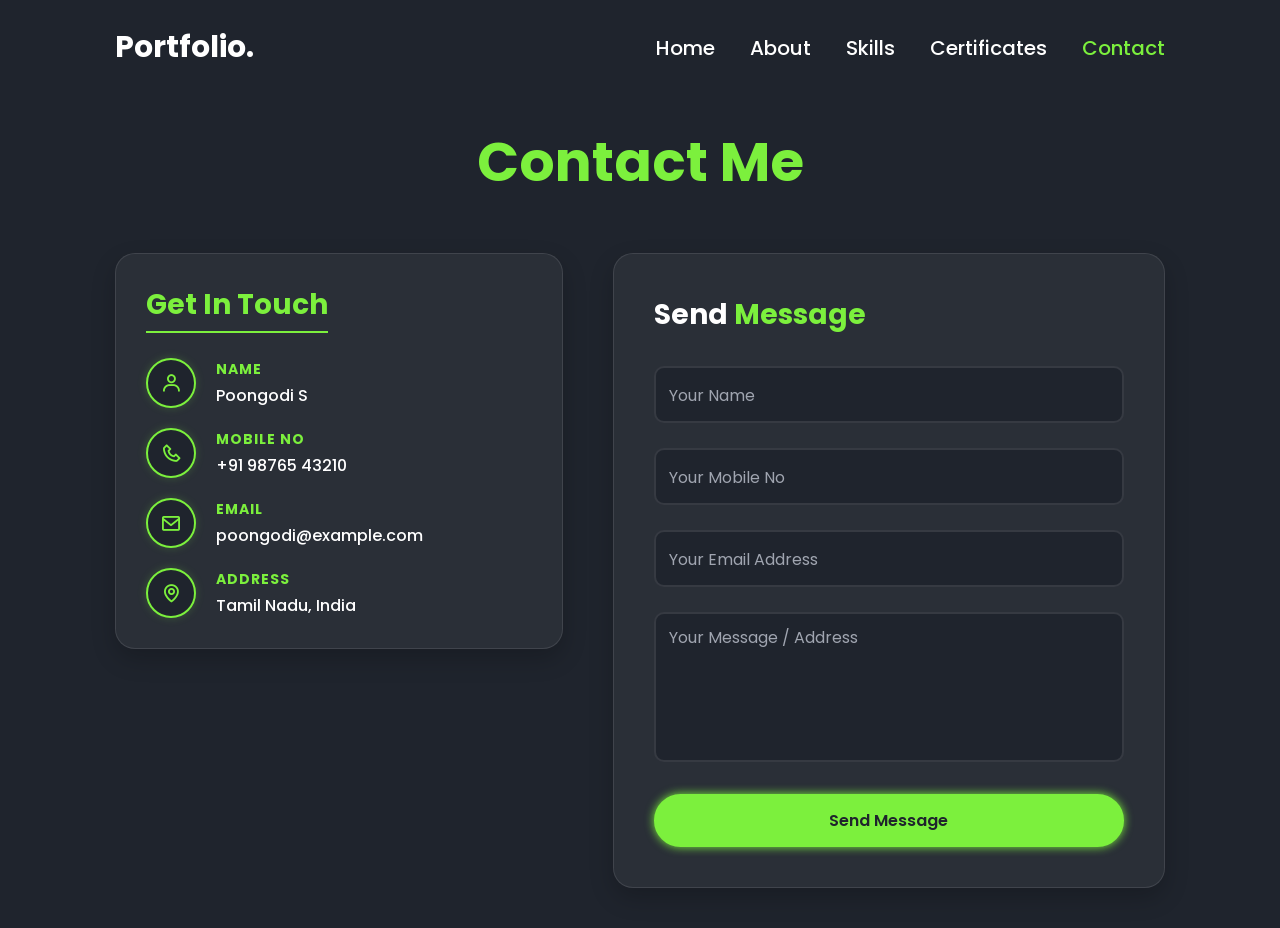
==== contact.html @ 741b4c12 "File upload" ====
<!DOCTYPE html>
<html lang="en">
<head>
    <meta charset="UTF-8">
    <meta name="viewport" content="width=device-width, initial-scale=1.0">
    <title>Contact Me - Personal Portfolio website</title>
    <link href='https://unpkg.com/boxicons@2.1.4/css/boxicons.min.css' rel='stylesheet'>
    <link rel="stylesheet" href="style.css?v=2">
    <link rel="stylesheet" href="contact.css?v=1">
</head>
<body>
    
    <nav class="navbar">
        <a href="index.html" class="logo">Portfolio.</a>
        <ul>
            <li><a href="index.html">Home</a></li>
            <li><a href="about.html">About</a></li>
            <li><a href="skills.html">Skills</a></li>
            <li><a href="certificates.html">Certificates</a></li>
            <li class="active"><a href="contact.html">Contact</a></li>
        </ul>
    </nav>

    <div class="bars-animation">
        <div class="bar" style="--i:6;"></div>
        <div class="bar" style="--i:5;"></div>
        <div class="bar" style="--i:4;"></div>
        <div class="bar" style="--i:3;"></div>
        <div class="bar" style="--i:2;"></div>
        <div class="bar" style="--i:1;"></div>
    </div>

    <section class="contact-section">
        <h1 class="contact-title">Contact Me</h1>
        
        <div class="contact-container">
            
            <!-- Contact Info Card (NAME, MOBILE NO, EMAIL, ADDRESS) -->
            <div class="contact-info">
                <div class="contact-card-box">
                    <h2>Get In Touch</h2>
                    <div class="contact-details">
                        
                        <!-- Name -->
                        <div class="contact-detail-item">
                            <i class='bx bx-user'></i>
                            <div class="contact-detail-text">
                                <h3>Name</h3>
                                <p>Poongodi S</p>
                            </div>
                        </div>
                        
                        <!-- Mobile No -->
                        <div class="contact-detail-item">
                            <i class='bx bx-phone'></i>
                            <div class="contact-detail-text">
                                <h3>Mobile No</h3>
                                <p>+91 98765 43210</p>
                            </div>
                        </div>
                        
                        <!-- Email -->
                        <div class="contact-detail-item">
                            <i class='bx bx-envelope'></i>
                            <div class="contact-detail-text">
                                <h3>Email</h3>
                                <p>poongodi@example.com</p>
                            </div>
                        </div>
                        
                        <!-- Address -->
                        <div class="contact-detail-item">
                            <i class='bx bx-map'></i>
                            <div class="contact-detail-text">
                                <h3>Address</h3>
                                <p>Tamil Nadu, India</p>
                            </div>
                        </div>
                        
                    </div>
                </div>
            </div>

            <!-- Interactive Contact Form -->
            <div class="contact-form-box">
                <h2>Send <span>Message</span></h2>
                <form action="#" onsubmit="event.preventDefault(); alert('Message sent successfully!');">
                    
                    <div class="form-group">
                        <input type="text" class="form-control" id="name" placeholder=" " required>
                        <label for="name">Your Name</label>
                    </div>
                    
                    <div class="form-group">
                        <input type="tel" class="form-control" id="mobile" placeholder=" " required>
                        <label for="mobile">Your Mobile No</label>
                    </div>
                    
                    <div class="form-group">
                        <input type="email" class="form-control" id="email" placeholder=" " required>
                        <label for="email">Your Email Address</label>
                    </div>
                    
                    <div class="form-group">
                        <textarea class="form-control" id="address" placeholder=" " required></textarea>
                        <label for="address">Your Message / Address</label>
                    </div>
                    
                    <button type="submit" class="submit-btn">Send Message</button>
                </form>
            </div>

        </div>
    </section>
    
</body>
</html>
---- style.css ----
@import url("https://fonts.googleapis.com/css2?family=Poppins:wght@300:400:500:600:700:800:900&display=swap");

* {
    margin: 0;
    padding: 0;
    box-sizing: border-box;
    font-family: "Poppins", sans-serif;
}

body {
    background: #1f242d;
}

a {
    color: #fff;
    text-decoration: none;
}

.navbar {
    position: fixed;
    left: 0;
    top: 0;
    width: 100%;
    padding: 25px 9%;
    display: flex;
    justify-content: space-between;
    align-items: center;
    z-index: 100;
    visibility: hidden;
    opacity: 0;
    animation: show-content 1.5s linear forwards;
    animation-delay: 1.2s;

}

@keyframes show-content {
    100% {
        visibility: visible;
        opacity: 1;
    }
}

.navbar .logo {
    font-size: 30px;
    font-weight: 700;
}

.navbar ul {
    display: flex;
}

.navbar ul li {
    list-style: none;
    margin-left: 35px;
}

.navbar ul li a {
    font-size: 20px;
    font-weight: 500;
    transition: .5s;
}

.navbar ul li:hover a,
.navbar ul li.active a {
    color: #7cf03d;
}

.home {
    display: flex;
    align-items: center;
    gap: 50px;
    height: 100vh;
    padding: 60px 9% 0;
    color: #fff;
    visibility: hidden;
    opacity: 0;
    animation: show-content 1.5s linear forwards;
    animation-delay: 1.2s;
}

.home-info h1 {
    font-size: 55px;
}

.home-info h2 {
    display: inline-block;
    font-size: 32px;
    margin-top: -10px;
}

.home-info h2 span {
    position: relative;
    display: inline-block;
    color: transparent;
    -webkit-text-stroke: .7px #7cf03d;
    animation: display-text 16s linear infinite;
    animation-delay: calc(-4s * var(--i));

}

@keyframes display-text {

    25%,
    100% {
        display: none;
    }
}

.home-info h2 span::before {
    content: attr(data-text);
    position: absolute;
    width: 0;
    border-right: 2px solid #7cf03d;
    color: #7cf03d;
    white-space: nowrap;
    overflow: hidden;
    animation: fill-text 4s linear infinite;
}

@keyframes fill-text {

    10%,
    100% {
        width: 0;
    }

    70%,
    90% {
        width: 100%;

    }
}

.home-info p {
    font-size: 16px;
    margin: 10px 0 25px;
}

.home-info .btn-sci {
    display: flex;
    align-items: center;
}

.btn {
    display: inline-block;
    padding: 10px 30px;
    background: #7cf03d;
    border: 2px solid #7cf03d;
    border-radius: 40px;
    box-shadow: 0 0 10px #7cf03d;
    font-size: 16px;
    color: #1f242d;
    font-weight: 600;
    transition: .5s;
}

.btn:hover {
    background: transparent;
    color: #7cf03d;
    box-shadow: none;
}

.home-info .btn-sci .sci {
    margin-left: 20px;
}

.home-info .btn-sci .sci a {
    display: inline-flex;
    padding: 8px;
    border: 2px solid #7cf03d;
    border-radius: 50%;
    font-size: 20px;
    color: #7cf03d;
    margin: 0 8px;
    transition: .5s;
}

.home-info .btn-sci .sci a:hover {
    background: #7cf03d;
    color: #1f242d;
    box-shadow: 0 0 10px #7cf03d;
}

.home-img .img-box {
    position: relative;
    width: 30vw;
    height: 30vw;
    border-radius: 50%;
    padding: 5px;
    display: flex;
    justify-content: center;
    align-items: center;
    overflow: hidden;

}

.home-img .img-box::before,
.home-img .img-box::after {
    content: '';
    position: absolute;
    width: 500px;
    height: 500px;
    background: conic-gradient(transparent, transparent, transparent, #7cf03d);
    transform: rotate(0deg);
    animation: rotate-border 10s linear infinite;

}

.home-img .img-box::after {
    animation-delay: -5s;

}


@keyframes rotate-border {
    100% {
        transform: rotate(360deg);

    }
}

.home-img .img-box .img-item {
    position: relative;
    width: 100%;
    height: 100%;
    background: #1f242d;
    border-radius: 50%;
    border: .1px solid #1f242d;
    display: flex;
    justify-content: center;
    z-index: 1;
    overflow: hidden;

}


.home-img .img-box .img-item img {
    display: block;
    width: 100%;
    height: 100%;
    object-fit: cover;
    mix-blend-mode: lighten;
}

.bars-animation {
    position: absolute;
    width: 100%;
    height: 100%;
    display: flex;
    z-index: -1;

}

.bars-animation .bar {
    width: 100%;
    height: 100%;
    background: #1f242d;
    transform: translateY(-100%);
    animation: show-bars .5s ease-in-out forwards;
    animation-delay: calc(.1s * var(--i));
}

@keyframes show-bars {
    100% {
        transform: translateY(0%);
    }
}
---- contact.css ----
/* Contact Section Styling for Portfolio Website */

.contact-section {
    min-height: 100vh;
    padding: 120px 9% 40px;
    color: #fff;
    visibility: hidden;
    opacity: 0;
    animation: show-content 1.5s linear forwards;
    animation-delay: 1.2s;
}

.contact-title {
    text-align: center;
    font-size: 55px;
    color: #7cf03d;
    margin-bottom: 50px;
}

.contact-container {
    display: flex;
    justify-content: space-between;
    gap: 50px;
    flex-wrap: wrap;
    max-width: 1200px;
    margin: 0 auto;
}

/* Contact Info Card on Left */
.contact-info {
    flex: 1 1 40%;
    display: flex;
    flex-direction: column;
    gap: 25px;
}

.contact-card-box {
    background: rgba(255, 255, 255, 0.05);
    border: 1px solid rgba(255, 255, 255, 0.1);
    padding: 30px;
    border-radius: 20px;
    box-shadow: 0 10px 25px rgba(0, 0, 0, 0.2);
    transition: 0.4s ease;
}

.contact-card-box:hover {
    border-color: #7cf03d;
    box-shadow: 0 15px 35px rgba(124, 240, 61, 0.15);
    transform: translateY(-5px);
}

.contact-card-box h2 {
    font-size: 28px;
    color: #7cf03d;
    margin-bottom: 25px;
    border-bottom: 2px solid #7cf03d;
    display: inline-block;
    padding-bottom: 5px;
}

.contact-details {
    display: flex;
    flex-direction: column;
    gap: 20px;
}

.contact-detail-item {
    display: flex;
    align-items: center;
    gap: 20px;
}

.contact-detail-item i {
    width: 50px;
    height: 50px;
    background: #1f242d;
    border: 2px solid #7cf03d;
    border-radius: 50%;
    display: flex;
    justify-content: center;
    align-items: center;
    font-size: 22px;
    color: #7cf03d;
    box-shadow: 0 0 10px rgba(124, 240, 61, 0.2);
    transition: 0.3s;
}

.contact-card-box:hover .contact-detail-item i {
    background: #7cf03d;
    color: #1f242d;
    box-shadow: 0 0 15px #7cf03d;
}

.contact-detail-text h3 {
    font-size: 14px;
    color: #7cf03d;
    text-transform: uppercase;
    letter-spacing: 1px;
    margin-bottom: 3px;
}

.contact-detail-text p {
    font-size: 16px;
    color: #fff;
    font-weight: 500;
}

/* Contact Form on Right */
.contact-form-box {
    flex: 1 1 50%;
    background: rgba(255, 255, 255, 0.05);
    border: 1px solid rgba(255, 255, 255, 0.1);
    padding: 40px;
    border-radius: 20px;
    box-shadow: 0 10px 25px rgba(0, 0, 0, 0.2);
    transition: 0.4s ease;
}

.contact-form-box:hover {
    border-color: #7cf03d;
    box-shadow: 0 15px 35px rgba(124, 240, 61, 0.15);
}

.contact-form-box h2 {
    font-size: 28px;
    color: #fff;
    margin-bottom: 30px;
}

.contact-form-box h2 span {
    color: #7cf03d;
}

.form-group {
    position: relative;
    margin-bottom: 25px;
}

.form-control {
    width: 100%;
    padding: 15px;
    background: #1f242d;
    border: 2px solid rgba(255, 255, 255, 0.1);
    border-radius: 10px;
    outline: none;
    color: #fff;
    font-size: 15px;
    transition: 0.3s;
}

.form-control:focus {
    border-color: #7cf03d;
    box-shadow: 0 0 10px rgba(124, 240, 61, 0.2);
}

textarea.form-control {
    height: 150px;
    resize: none;
}

.form-group label {
    position: absolute;
    left: 15px;
    top: 50%;
    transform: translateY(-50%);
    color: #a0a5b0;
    pointer-events: none;
    transition: 0.3s;
}

textarea.form-control ~ label {
    top: 25px;
}

.form-control:focus ~ label,
.form-control:not(:placeholder-shown) ~ label {
    top: -10px;
    left: 10px;
    font-size: 12px;
    color: #7cf03d;
    background: #1f242d;
    padding: 0 5px;
    border-radius: 5px;
}

.submit-btn {
    display: inline-block;
    padding: 12px 35px;
    background: #7cf03d;
    border: 2px solid #7cf03d;
    border-radius: 40px;
    box-shadow: 0 0 10px #7cf03d;
    font-size: 16px;
    color: #1f242d;
    font-weight: 600;
    transition: .5s;
    cursor: pointer;
    width: 100%;
}

.submit-btn:hover {
    background: transparent;
    color: #7cf03d;
    box-shadow: none;
}

/* Responsiveness */
@media (max-width: 991px) {
    .contact-container {
        flex-direction: column;
        gap: 40px;
    }
    .contact-info, .contact-form-box {
        flex: 1 1 100%;
    }
}

@media (max-width: 480px) {
    .contact-form-box {
        padding: 25px;
    }
}
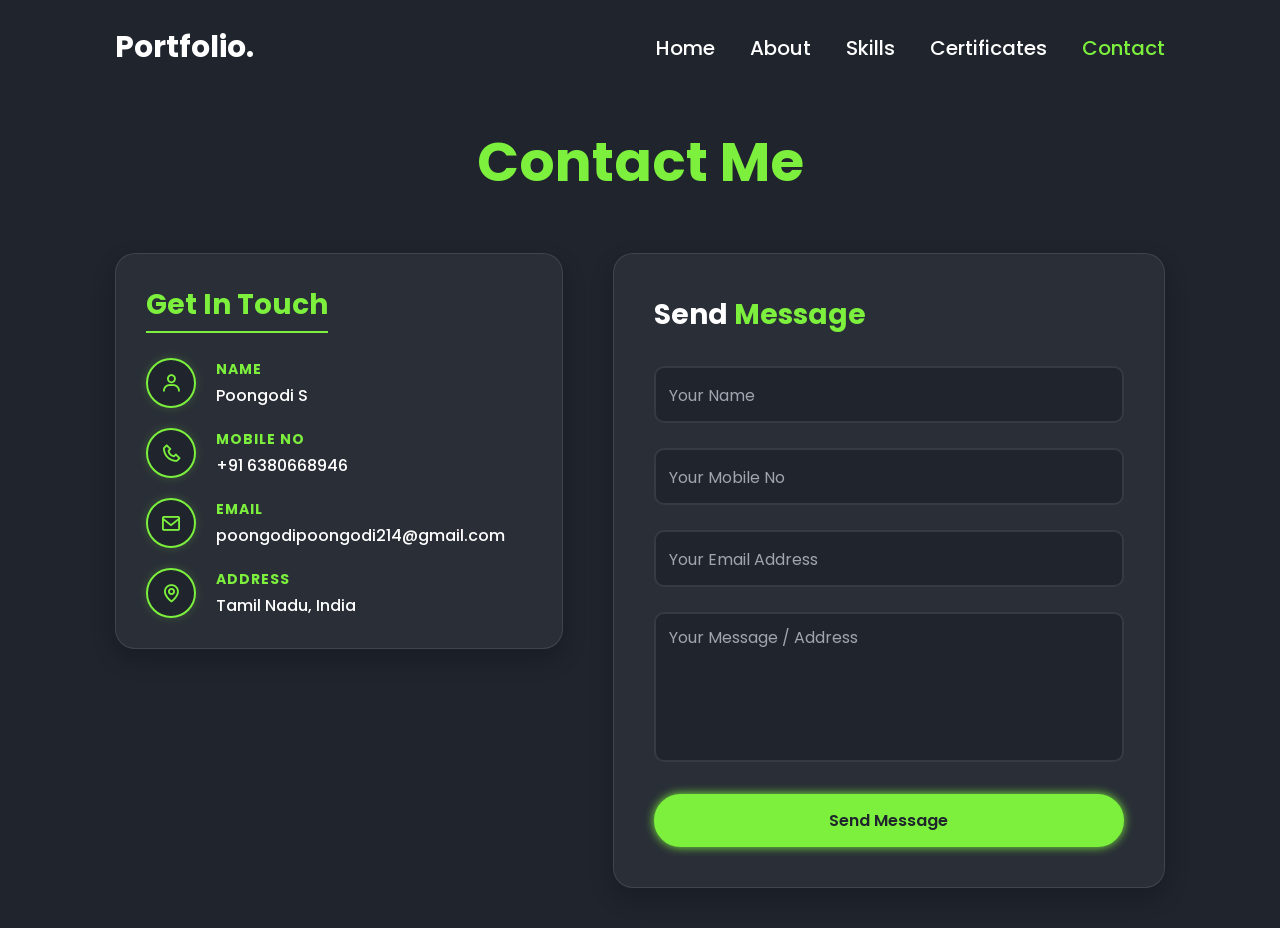
==== commit f3f3fce5: "Add a file" ====
--- a/contact.html
+++ b/contact.html
@@ -55,7 +55,7 @@
                             <i class='bx bx-phone'></i>
                             <div class="contact-detail-text">
                                 <h3>Mobile No</h3>
-                                <p>+91 98765 43210</p>
+                                <p>+91 6380668946</p>
                             </div>
                         </div>
                         
@@ -64,7 +64,7 @@
                             <i class='bx bx-envelope'></i>
                             <div class="contact-detail-text">
                                 <h3>Email</h3>
-                                <p>poongodi@example.com</p>
+                                <p>poongodipoongodi214@gmail.com</p>
                             </div>
                         </div>
                         
